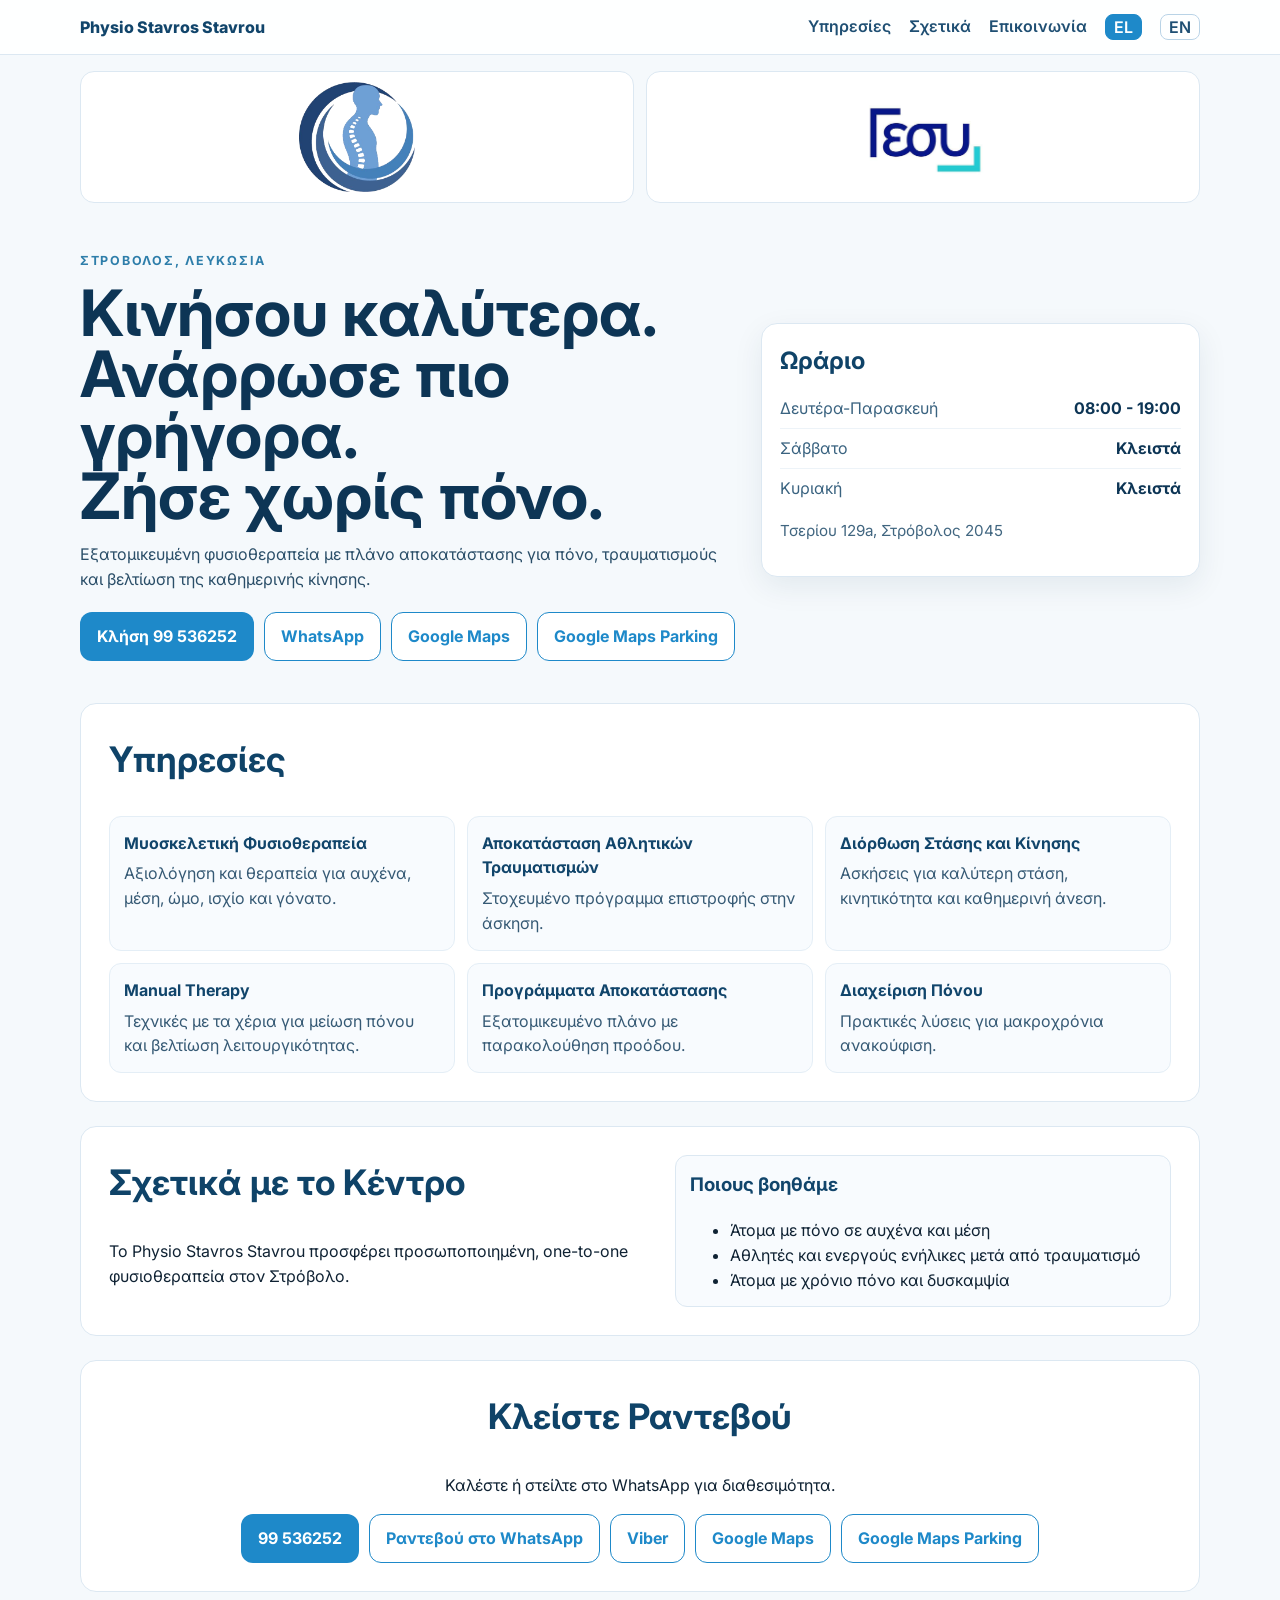
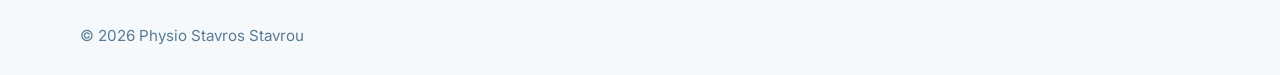
==== el/index.html @ 83d1b143 "Update primary clinic logo to transparent PNG" ====
<!doctype html>
<html lang="el">
<head>
  <meta charset="UTF-8" />
  <meta name="viewport" content="width=device-width, initial-scale=1.0" />
  <title>Physio Stavros Stavrou | Φυσιοθεραπεία στον Στρόβολο</title>
  <meta name="description" content="Physio Stavros Stavrou στον Στρόβολο, Λευκωσία. Σύγχρονη φυσιοθεραπεία για αποκατάσταση, κινητικότητα και μείωση πόνου." />
  <meta name="robots" content="index,follow" />
  <link rel="canonical" href="https://physiostavros.com/el/" />
  <link rel="alternate" hreflang="el" href="https://physiostavros.com/el/" />
  <link rel="alternate" hreflang="en" href="https://physiostavros.com/en/" />

  <link rel="preconnect" href="https://fonts.googleapis.com" />
  <link rel="preconnect" href="https://fonts.gstatic.com" crossorigin />
  <link href="https://fonts.googleapis.com/css2?family=Inter:wght@400;500;600;700;800&display=swap" rel="stylesheet" />
  <link rel="stylesheet" href="../styles.css" />
</head>
<body>
  <header class="topbar">
    <div class="wrap nav">
      <a class="brand" href="#home">Physio Stavros Stavrou</a>
      <nav>
        <a href="#services">Υπηρεσίες</a>
        <a href="#about">Σχετικά</a>
        <a href="#contact">Επικοινωνία</a>
        <a class="lang-link lang-active" href="/el/">EL</a>
        <a class="lang-link" href="/en/">EN</a>
      </nav>
    </div>
  </header>

  <main id="home">
    <section class="logo-strip wrap" aria-label="Λογότυπα κέντρου και ΓεΣΥ">
      <figure class="logo-card">
        <img src="../assets/physio-primary-logo.png" alt="Physio Stavros Stavrou logo" loading="lazy" />
      </figure>
      <figure class="logo-card">
        <img src="../assets/gesy-greek.jpg" alt="ΓεΣΥ λογότυπο" loading="lazy" />
      </figure>
    </section>

    <section class="hero wrap">
      <div>
        <p class="eyebrow">ΣΤΡΟΒΟΛΟΣ, ΛΕΥΚΩΣΙΑ</p>
        <h1>Κινήσου καλύτερα.<br />Ανάρρωσε πιο γρήγορα.<br />Ζήσε χωρίς πόνο.</h1>
        <p class="lead">Εξατομικευμένη φυσιοθεραπεία με πλάνο αποκατάστασης για πόνο, τραυματισμούς και βελτίωση της καθημερινής κίνησης.</p>
        <div class="cta-row">
          <a class="btn btn-primary" href="tel:+35799536252">Κλήση 99 536252</a>
          <a class="btn btn-outline" href="https://wa.me/35799536252" target="_blank" rel="noopener noreferrer">WhatsApp</a>
          <a class="btn btn-outline" href="https://www.google.com/maps/search/?api=1&query=Physio+Stavros+Stavrou+Tseriou+129a+Strovolos" target="_blank" rel="noopener noreferrer">Google Maps</a>
          <a class="btn btn-outline" href="https://maps.app.goo.gl/7N8tuWDPPaSjr6Cb6?g_st=ic" target="_blank" rel="noopener noreferrer">Google Maps Parking</a>
        </div>
      </div>
      <aside class="hero-card">
        <h2>Ωράριο</h2>
        <ul>
          <li><span>Δευτέρα-Παρασκευή</span><strong>08:00 - 19:00</strong></li>
          <li><span>Σάββατο</span><strong>Κλειστά</strong></li>
          <li><span>Κυριακή</span><strong>Κλειστά</strong></li>
        </ul>
        <p class="meta">Τσερίου 129a, Στρόβολος 2045</p>
      </aside>
    </section>

    <section id="services" class="wrap section">
      <h2>Υπηρεσίες</h2>
      <div class="grid">
        <article class="card"><h3>Μυοσκελετική Φυσιοθεραπεία</h3><p>Αξιολόγηση και θεραπεία για αυχένα, μέση, ώμο, ισχίο και γόνατο.</p></article>
        <article class="card"><h3>Αποκατάσταση Αθλητικών Τραυματισμών</h3><p>Στοχευμένο πρόγραμμα επιστροφής στην άσκηση.</p></article>
        <article class="card"><h3>Διόρθωση Στάσης και Κίνησης</h3><p>Ασκήσεις για καλύτερη στάση, κινητικότητα και καθημερινή άνεση.</p></article>
        <article class="card"><h3>Manual Therapy</h3><p>Τεχνικές με τα χέρια για μείωση πόνου και βελτίωση λειτουργικότητας.</p></article>
        <article class="card"><h3>Προγράμματα Αποκατάστασης</h3><p>Εξατομικευμένο πλάνο με παρακολούθηση προόδου.</p></article>
        <article class="card"><h3>Διαχείριση Πόνου</h3><p>Πρακτικές λύσεις για μακροχρόνια ανακούφιση.</p></article>
      </div>
    </section>

    <section id="about" class="wrap section split">
      <div>
        <h2>Σχετικά με το Κέντρο</h2>
        <p>Το Physio Stavros Stavrou προσφέρει προσωποποιημένη, one-to-one φυσιοθεραπεία στον Στρόβολο.</p>
      </div>
      <div class="highlight">
        <h3>Ποιους βοηθάμε</h3>
        <ul>
          <li>Άτομα με πόνο σε αυχένα και μέση</li>
          <li>Αθλητές και ενεργούς ενήλικες μετά από τραυματισμό</li>
          <li>Άτομα με χρόνιο πόνο και δυσκαμψία</li>
        </ul>
      </div>
    </section>

    <section id="contact" class="wrap section contact">
      <h2>Κλείστε Ραντεβού</h2>
      <p>Καλέστε ή στείλτε στο WhatsApp για διαθεσιμότητα.</p>
      <div class="contact-actions">
        <a class="btn btn-primary" href="tel:+35799536252">99 536252</a>
        <a class="btn btn-outline" href="https://wa.me/35799536252" target="_blank" rel="noopener noreferrer">Ραντεβού στο WhatsApp</a>
        <a class="btn btn-outline" href="viber://chat?number=%2B35799536252">Viber</a>
        <a class="btn btn-outline" href="https://www.google.com/maps/search/?api=1&query=Physio+Stavros+Stavrou+Tseriou+129a+Strovolos" target="_blank" rel="noopener noreferrer">Google Maps</a>
        <a class="btn btn-outline" href="https://maps.app.goo.gl/7N8tuWDPPaSjr6Cb6?g_st=ic" target="_blank" rel="noopener noreferrer">Google Maps Parking</a>
      </div>
    </section>
  </main>

  <footer class="wrap footer">© <span id="year"></span> Physio Stavros Stavrou</footer>
  <script src="../script.js"></script>
</body>
</html>
---- styles.css ----
* { box-sizing: border-box; }
html, body { margin: 0; padding: 0; }
body {
  font-family: Inter, system-ui, -apple-system, Segoe UI, Roboto, sans-serif;
  color: #0f2233;
  background: #f5f9fc;
  line-height: 1.55;
  overflow-x: hidden;
}
.wrap {
  width: min(1120px, 92%);
  margin: 0 auto;
}
.topbar {
  position: sticky;
  top: 0;
  z-index: 30;
  background: rgba(255, 255, 255, 0.9);
  border-bottom: 1px solid #dce8f2;
  backdrop-filter: blur(8px);
}
.nav {
  display: flex;
  justify-content: space-between;
  align-items: center;
  padding: 14px 0;
}
.brand {
  color: #11456b;
  text-decoration: none;
  font-weight: 800;
}
nav {
  display: flex;
  gap: 18px;
}
nav a {
  color: #1f4f73;
  text-decoration: none;
  font-weight: 600;
}
.lang-link {
  border: 1px solid #b9d3e6;
  border-radius: 8px;
  padding: 4px 8px;
  line-height: 1;
}
.lang-active {
  background: #1e89c9;
  color: #fff;
  border-color: #1e89c9;
}
.logo-strip {
  display: grid;
  grid-template-columns: 1fr 1fr;
  gap: 12px;
  padding: 16px 0 8px;
}
.logo-card {
  margin: 0;
  background: #ffffff;
  border: 1px solid #dce8f2;
  border-radius: 14px;
  padding: 10px;
  display: flex;
  align-items: center;
  justify-content: center;
  min-height: 120px;
}
.logo-card img {
  max-width: 100%;
  max-height: 110px;
  object-fit: contain;
}
.hero {
  display: grid;
  grid-template-columns: 1.2fr 0.8fr;
  gap: 22px;
  align-items: center;
  padding: 28px 0 18px;
}
.eyebrow {
  letter-spacing: 0.14em;
  font-size: 0.78rem;
  color: #2e7eaa;
  font-weight: 700;
}
h1 {
  font-size: clamp(2rem, 5vw, 4rem);
  line-height: 0.95;
  margin: 8px 0 14px;
  color: #0d3555;
}
.lead {
  max-width: 650px;
  color: #2a4e68;
}
.cta-row {
  margin-top: 20px;
  display: flex;
  flex-wrap: wrap;
  gap: 10px;
}
.btn {
  display: inline-block;
  text-decoration: none;
  border-radius: 12px;
  padding: 11px 16px;
  font-weight: 700;
  border: 1px solid transparent;
}
.btn-primary {
  background: #1e89c9;
  color: white;
}
.btn-outline {
  border-color: #1e89c9;
  color: #1e89c9;
  background: #ffffff;
}
.hero-card {
  background: #ffffff;
  border: 1px solid #dce8f2;
  border-radius: 16px;
  padding: 18px;
  box-shadow: 0 10px 30px rgba(18, 56, 82, 0.08);
}
.hero-card h2 {
  margin: 0 0 10px;
  color: #0f4368;
}
.hero-card ul {
  margin: 0;
  padding: 0;
  list-style: none;
}
.hero-card li {
  display: flex;
  justify-content: space-between;
  gap: 10px;
  padding: 7px 0;
  border-bottom: 1px solid #edf3f8;
}
.hero-card li:last-child { border-bottom: 0; }
.hero-card span { color: #3a6380; }
.hero-card strong { color: #0d3555; }
.meta {
  margin-top: 12px;
  color: #416680;
  font-size: 0.95rem;
}
.section {
  margin: 24px auto;
  padding: 28px;
  background: #ffffff;
  border: 1px solid #dce8f2;
  border-radius: 16px;
}
.section h2 {
  margin-top: 0;
  color: #0f4368;
  font-size: clamp(1.5rem, 3vw, 2.2rem);
}
.grid {
  display: grid;
  grid-template-columns: repeat(3, 1fr);
  gap: 12px;
}
.card {
  background: #f8fbfe;
  border: 1px solid #e4eef6;
  border-radius: 12px;
  padding: 14px;
}
.card h3 {
  margin: 0 0 6px;
  font-size: 1rem;
  color: #11456b;
}
.card p { margin: 0; color: #365a75; }
.split {
  display: grid;
  grid-template-columns: 1fr 0.9fr;
  gap: 14px;
}
.highlight {
  border: 1px solid #dce8f2;
  border-radius: 12px;
  padding: 14px;
  background: #f8fbfe;
}
.highlight h3 {
  margin-top: 0;
  color: #11456b;
}
.highlight ul { margin-bottom: 0; }
.contact { text-align: center; }
.contact-actions {
  display: flex;
  justify-content: center;
  flex-wrap: wrap;
  gap: 10px;
  margin-top: 12px;
}
.footer {
  padding: 8px 0 28px;
  color: #5a7b93;
  font-size: 0.95rem;
}
@media (max-width: 900px) {
  .logo-strip,
  .hero, .grid, .split {
    grid-template-columns: 1fr;
  }
  .section {
    padding: 20px;
  }
}

@media (max-width: 640px) {
  .wrap {
    width: min(100%, 94%);
  }
  .nav {
    flex-direction: column;
    align-items: flex-start;
    gap: 10px;
  }
  nav {
    width: 100%;
    display: flex;
    flex-wrap: wrap;
    gap: 8px;
  }
  nav a {
    font-size: 0.95rem;
  }
  .cta-row,
  .contact-actions {
    flex-direction: column;
    align-items: stretch;
  }
  .btn {
    width: 100%;
    text-align: center;
  }
  .hero {
    gap: 14px;
    padding-top: 28px;
  }
}
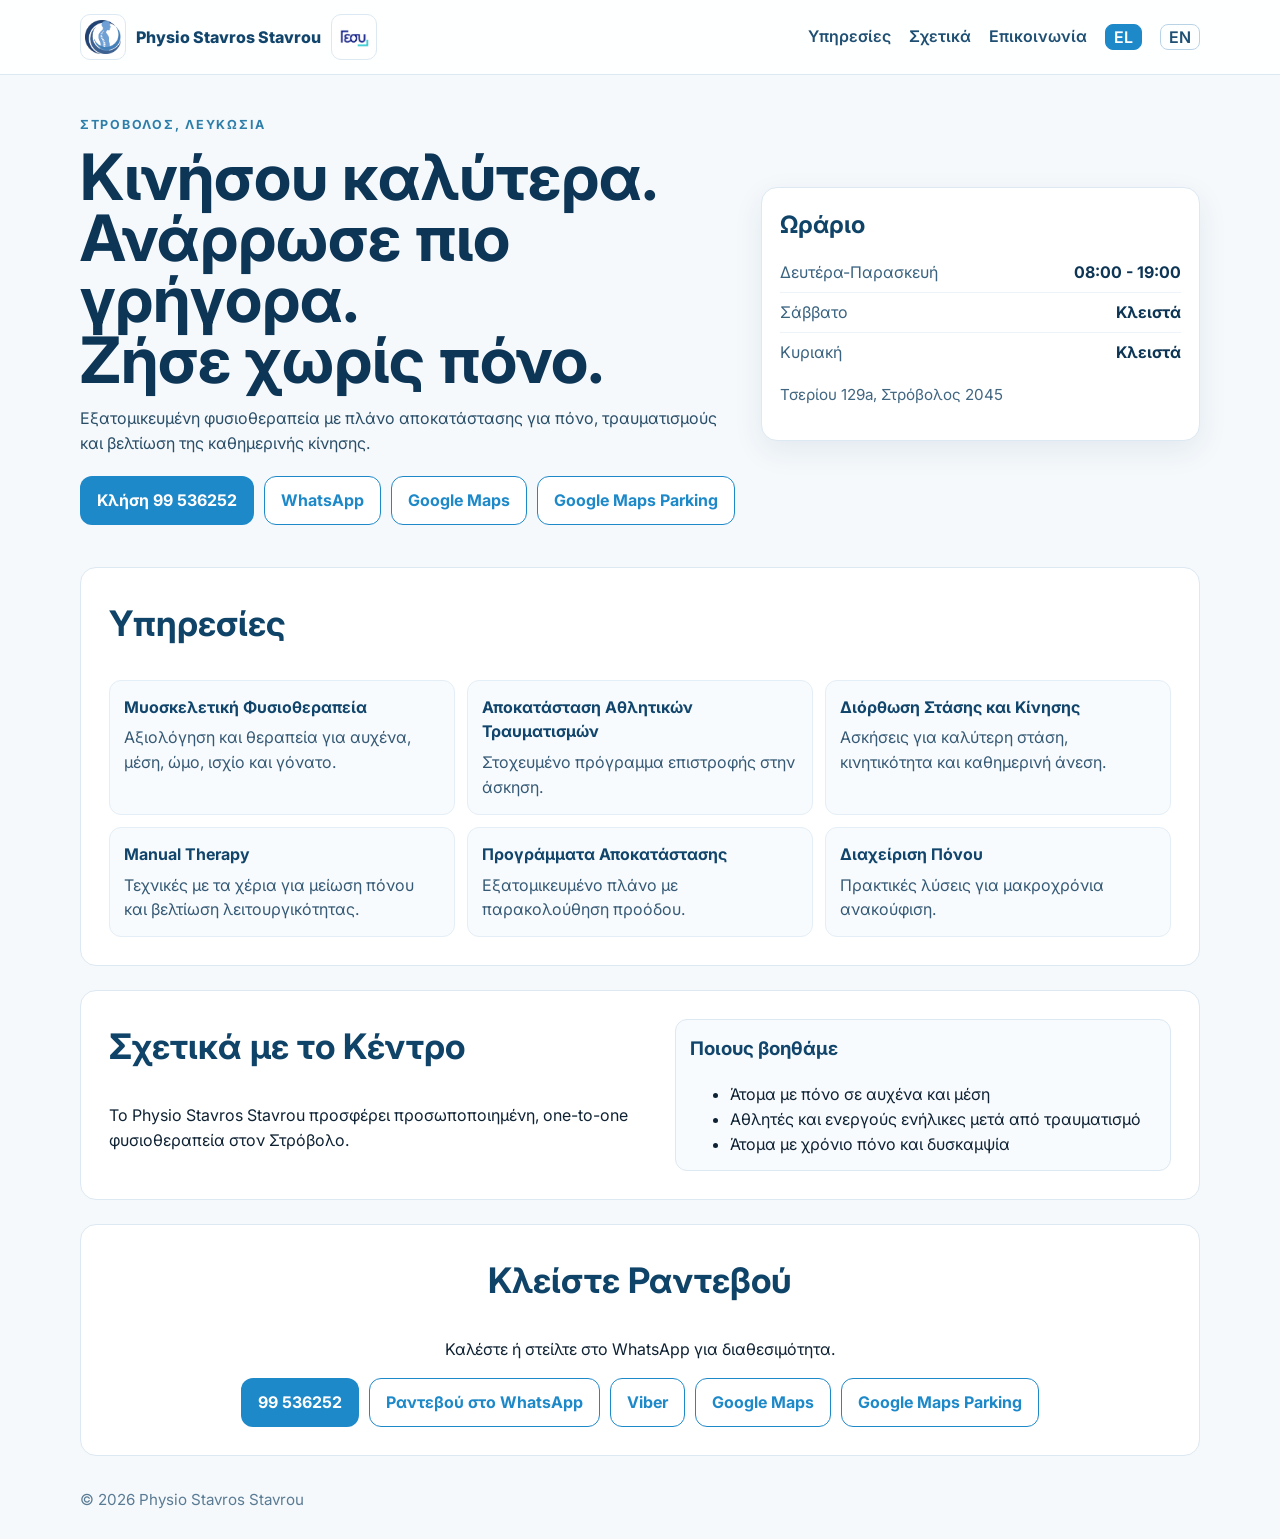
==== commit dbcd91de: "Move clinic and GeSY logos into top header around brand" ====
--- a/el/index.html
+++ b/el/index.html
@@ -18,7 +18,11 @@
 <body>
   <header class="topbar">
     <div class="wrap nav">
-      <a class="brand" href="#home">Physio Stavros Stavrou</a>
+      <div class="brand-row">
+        <img class="top-logo" src="../assets/physio-primary-logo.png" alt="Physio Stavros Stavrou logo" loading="lazy" />
+        <a class="brand" href="#home">Physio Stavros Stavrou</a>
+        <img class="top-logo" src="../assets/gesy-greek.jpg" alt="ΓεΣΥ λογότυπο" loading="lazy" />
+      </div>
       <nav>
         <a href="#services">Υπηρεσίες</a>
         <a href="#about">Σχετικά</a>
@@ -30,15 +34,6 @@
   </header>
 
   <main id="home">
-    <section class="logo-strip wrap" aria-label="Λογότυπα κέντρου και ΓεΣΥ">
-      <figure class="logo-card">
-        <img src="../assets/physio-primary-logo.png" alt="Physio Stavros Stavrou logo" loading="lazy" />
-      </figure>
-      <figure class="logo-card">
-        <img src="../assets/gesy-greek.jpg" alt="ΓεΣΥ λογότυπο" loading="lazy" />
-      </figure>
-    </section>
-
     <section class="hero wrap">
       <div>
         <p class="eyebrow">ΣΤΡΟΒΟΛΟΣ, ΛΕΥΚΩΣΙΑ</p>
--- a/styles.css
+++ b/styles.css
@@ -25,6 +25,20 @@
   align-items: center;
   padding: 14px 0;
 }
+.brand-row {
+  display: flex;
+  align-items: center;
+  gap: 10px;
+}
+.top-logo {
+  width: 46px;
+  height: 46px;
+  object-fit: contain;
+  border-radius: 10px;
+  background: #fff;
+  border: 1px solid #dce8f2;
+  padding: 4px;
+}
 .brand {
   color: #11456b;
   text-decoration: none;
@@ -226,6 +240,10 @@
     align-items: flex-start;
     gap: 10px;
   }
+  .brand-row {
+    width: 100%;
+    justify-content: space-between;
+  }
   nav {
     width: 100%;
     display: flex;
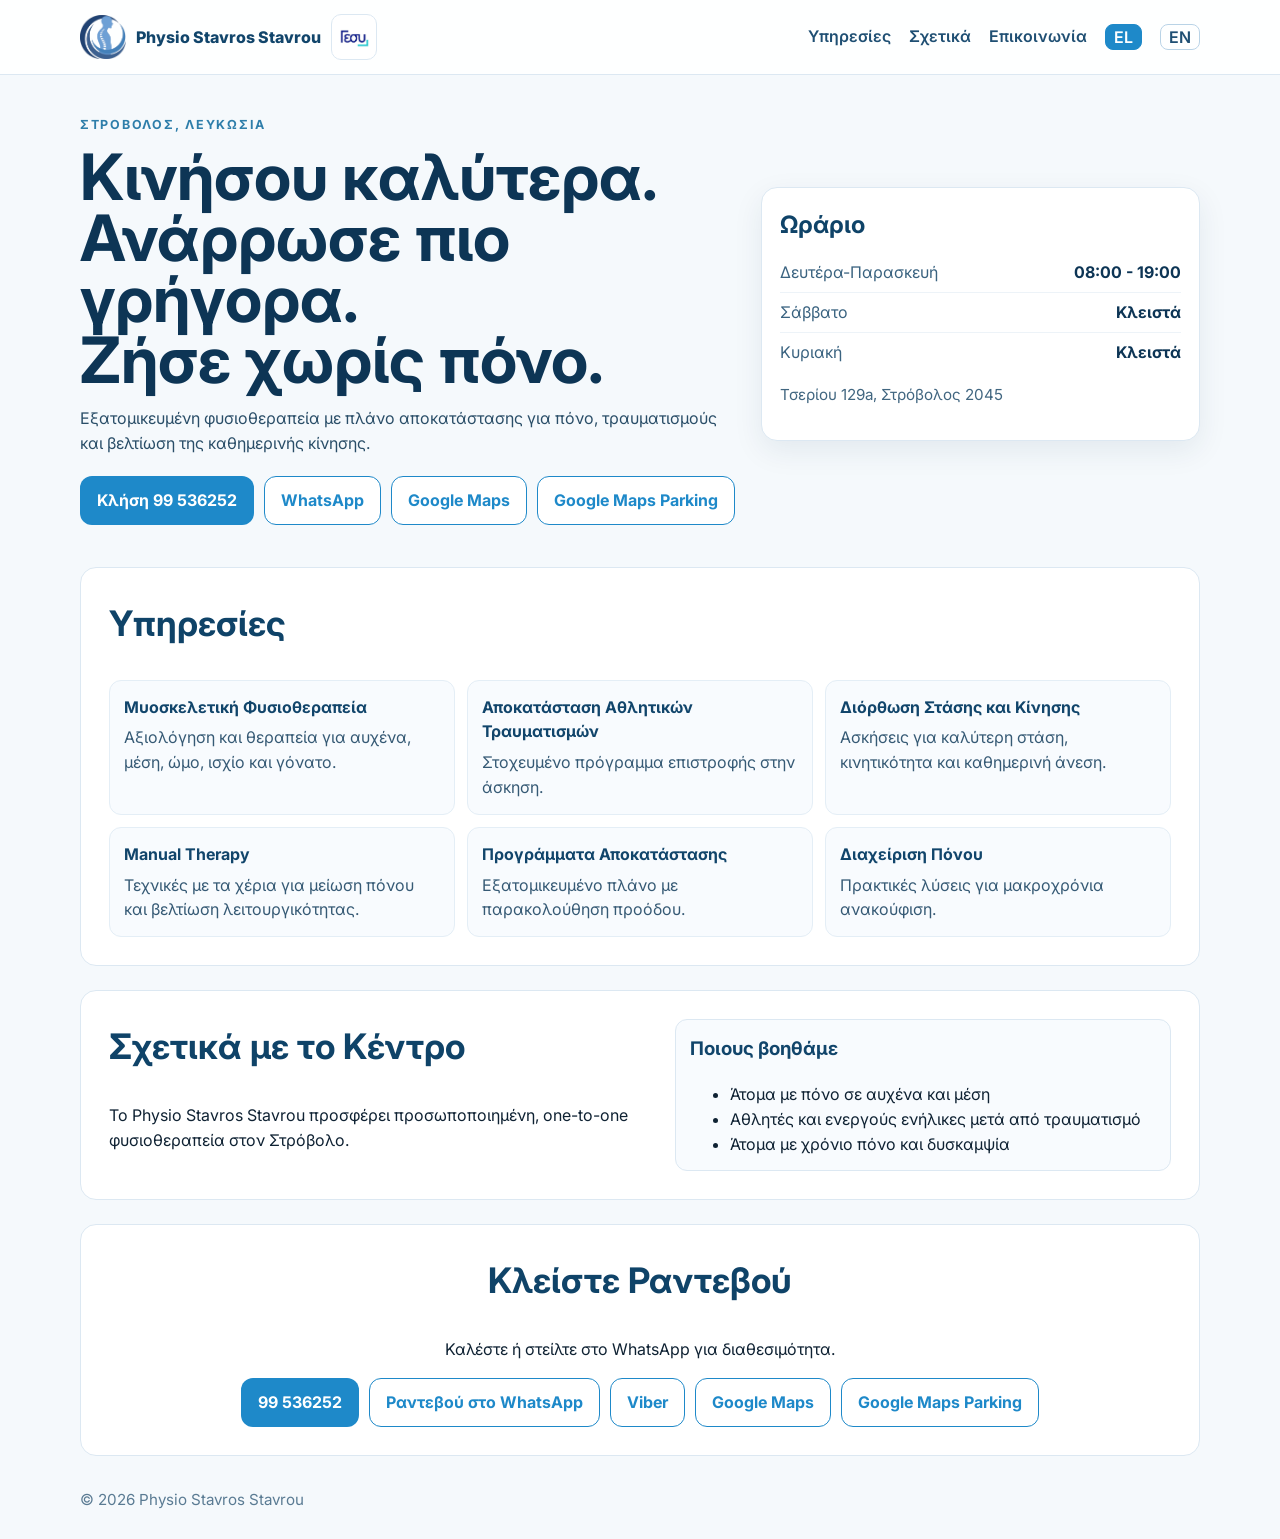
==== commit 74c79fd5: "Remove border around clinic header logo" ====
--- a/el/index.html
+++ b/el/index.html
@@ -19,7 +19,7 @@
   <header class="topbar">
     <div class="wrap nav">
       <div class="brand-row">
-        <img class="top-logo" src="../assets/physio-primary-logo.png" alt="Physio Stavros Stavrou logo" loading="lazy" />
+        <img class="top-logo clinic-logo" src="../assets/physio-primary-logo.png" alt="Physio Stavros Stavrou logo" loading="lazy" />
         <a class="brand" href="#home">Physio Stavros Stavrou</a>
         <img class="top-logo" src="../assets/gesy-greek.jpg" alt="ΓεΣΥ λογότυπο" loading="lazy" />
       </div>
--- a/styles.css
+++ b/styles.css
@@ -39,6 +39,12 @@
   border: 1px solid #dce8f2;
   padding: 4px;
 }
+.top-logo.clinic-logo {
+  border: 0;
+  background: transparent;
+  border-radius: 0;
+  padding: 0;
+}
 .brand {
   color: #11456b;
   text-decoration: none;
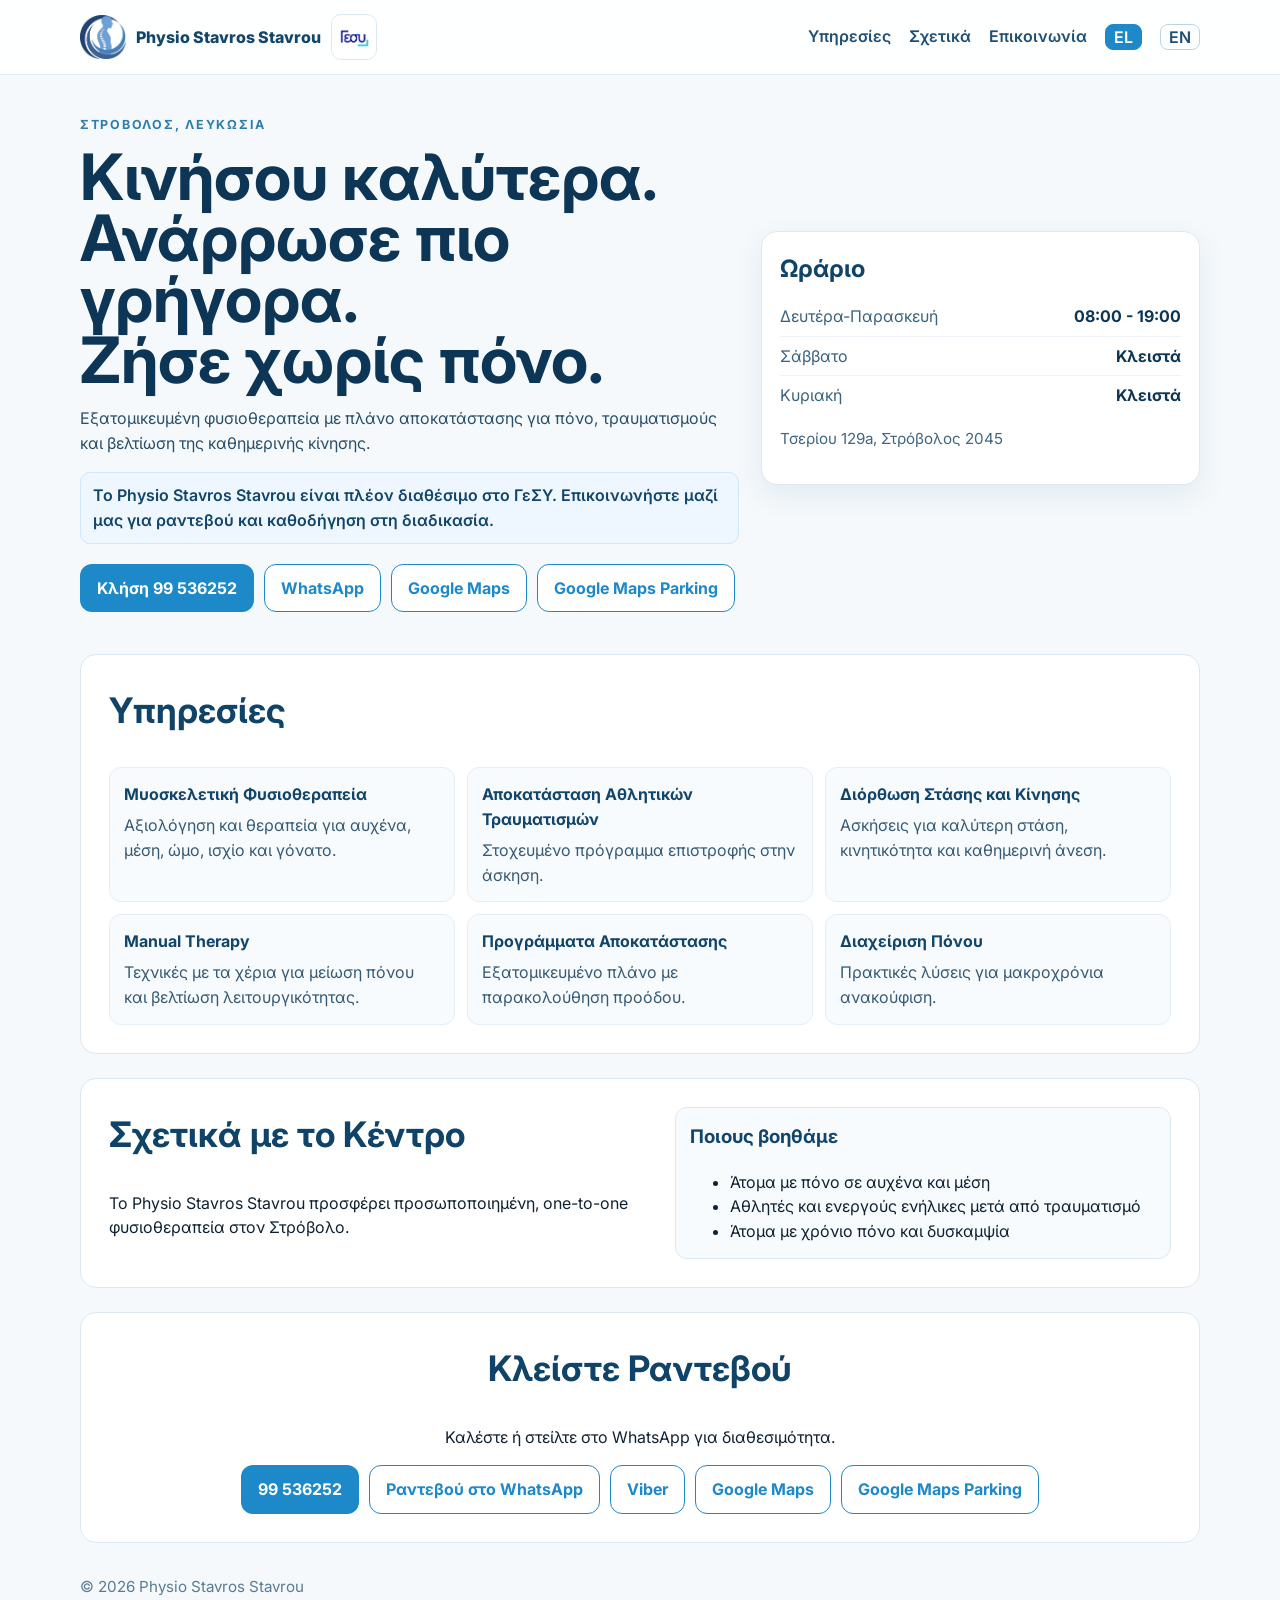
==== commit 9d644e12: "Add GeSY availability message in EL and EN hero content" ====
--- a/el/index.html
+++ b/el/index.html
@@ -39,6 +39,7 @@
         <p class="eyebrow">ΣΤΡΟΒΟΛΟΣ, ΛΕΥΚΩΣΙΑ</p>
         <h1>Κινήσου καλύτερα.<br />Ανάρρωσε πιο γρήγορα.<br />Ζήσε χωρίς πόνο.</h1>
         <p class="lead">Εξατομικευμένη φυσιοθεραπεία με πλάνο αποκατάστασης για πόνο, τραυματισμούς και βελτίωση της καθημερινής κίνησης.</p>
+        <p class="gesy-note">Το Physio Stavros Stavrou είναι πλέον διαθέσιμο στο ΓεΣΥ. Επικοινωνήστε μαζί μας για ραντεβού και καθοδήγηση στη διαδικασία.</p>
         <div class="cta-row">
           <a class="btn btn-primary" href="tel:+35799536252">Κλήση 99 536252</a>
           <a class="btn btn-outline" href="https://wa.me/35799536252" target="_blank" rel="noopener noreferrer">WhatsApp</a>
--- a/styles.css
+++ b/styles.css
@@ -115,6 +115,16 @@
   max-width: 650px;
   color: #2a4e68;
 }
+.gesy-note {
+  margin-top: 10px;
+  max-width: 760px;
+  background: #eef7ff;
+  border: 1px solid #cfe6fb;
+  color: #11456b;
+  border-radius: 10px;
+  padding: 10px 12px;
+  font-weight: 600;
+}
 .cta-row {
   margin-top: 20px;
   display: flex;
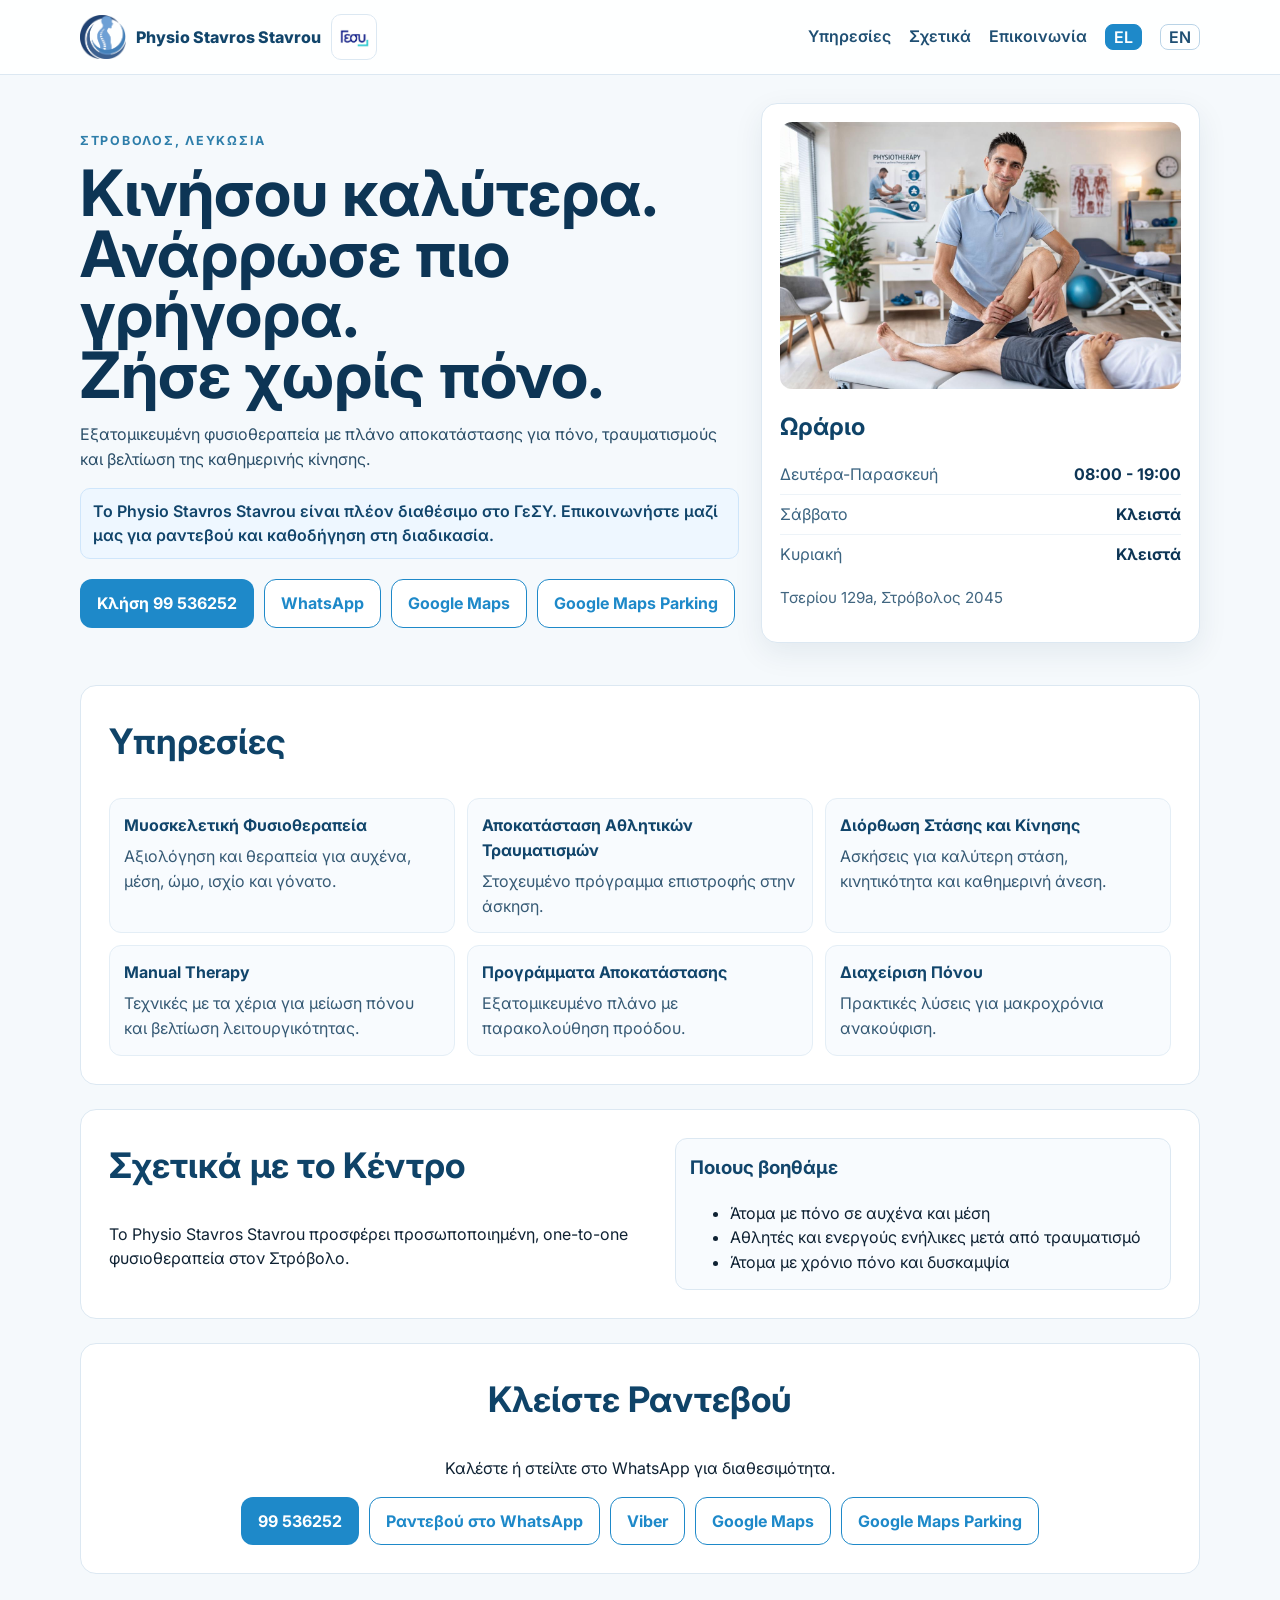
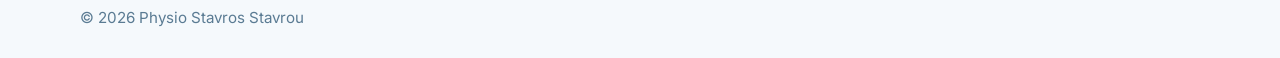
==== commit 6e4c0e69: "Add clinic physiotherapy photo to hero section" ====
--- a/el/index.html
+++ b/el/index.html
@@ -4,16 +4,61 @@
   <meta charset="UTF-8" />
   <meta name="viewport" content="width=device-width, initial-scale=1.0" />
   <title>Physio Stavros Stavrou | Φυσιοθεραπεία στον Στρόβολο</title>
-  <meta name="description" content="Physio Stavros Stavrou στον Στρόβολο, Λευκωσία. Σύγχρονη φυσιοθεραπεία για αποκατάσταση, κινητικότητα και μείωση πόνου." />
+  <meta name="description" content="Physio Stavros Stavrou στον Στρόβολο, Λευκωσία. Σύγχρονη φυσιοθεραπεία για αποκατάσταση, κινητικότητα και μείωση πόνου. Fysiotherapeia Strovolos, fiziotherapeftis Lefkosia." />
   <meta name="robots" content="index,follow" />
+  <meta name="keywords" content="φυσιοθεραπεία Στρόβολος, φυσιοθεραπευτής Λευκωσία, ΓεΣΥ φυσιοθεραπεία, fisiotherapeia strovolos, fysiotherapeia lefkosia, physiotherapeftis cyprus" />
   <link rel="canonical" href="https://physiostavros.com/el/" />
   <link rel="alternate" hreflang="el" href="https://physiostavros.com/el/" />
   <link rel="alternate" hreflang="en" href="https://physiostavros.com/en/" />
+  <link rel="alternate" hreflang="x-default" href="https://physiostavros.com/el/" />
+  <meta property="og:type" content="website" />
+  <meta property="og:locale" content="el_CY" />
+  <meta property="og:title" content="Physio Stavros Stavrou | Φυσιοθεραπεία στον Στρόβολο" />
+  <meta property="og:description" content="Σύγχρονη φυσιοθεραπεία στον Στρόβολο με εξατομικευμένο πλάνο αποκατάστασης. Διαθέσιμο στο ΓεΣΥ." />
+  <meta property="og:url" content="https://physiostavros.com/el/" />
+  <meta property="og:image" content="https://physiostavros.com/assets/physio-primary-logo.png" />
+  <meta name="twitter:card" content="summary_large_image" />
+  <meta name="twitter:title" content="Physio Stavros Stavrou | Φυσιοθεραπεία στον Στρόβολο" />
+  <meta name="twitter:description" content="Σύγχρονη φυσιοθεραπεία στον Στρόβολο - διαθέσιμο στο ΓεΣΥ." />
+  <meta name="twitter:image" content="https://physiostavros.com/assets/physio-primary-logo.png" />
 
   <link rel="preconnect" href="https://fonts.googleapis.com" />
   <link rel="preconnect" href="https://fonts.gstatic.com" crossorigin />
   <link href="https://fonts.googleapis.com/css2?family=Inter:wght@400;500;600;700;800&display=swap" rel="stylesheet" />
   <link rel="stylesheet" href="../styles.css" />
+  <script type="application/ld+json">
+  {
+    "@context": "https://schema.org",
+    "@type": "Physiotherapy",
+    "name": "Physio Stavros Stavrou",
+    "alternateName": "Fysiotherapeia Stavros Stavrou",
+    "keywords": "φυσιοθεραπεία Στρόβολος, φυσιοθεραπευτής Λευκωσία, fisiotherapeia strovolos, fysiotherapeia lefkosia, physiotherapeftis"
+    "url": "https://physiostavros.com/el/",
+    "image": "https://physiostavros.com/assets/physio-primary-logo.png",
+    "telephone": "+35799536252",
+    "address": {
+      "@type": "PostalAddress",
+      "streetAddress": "Tseriou 129a",
+      "addressLocality": "Strovolos",
+      "postalCode": "2045",
+      "addressCountry": "CY"
+    },
+    "geo": {
+      "@type": "GeoCoordinates",
+      "latitude": 35.126,
+      "longitude": 33.357
+    },
+    "openingHoursSpecification": [{
+      "@type": "OpeningHoursSpecification",
+      "dayOfWeek": ["Monday", "Tuesday", "Wednesday", "Thursday", "Friday"],
+      "opens": "08:00",
+      "closes": "19:00"
+    }],
+    "sameAs": [
+      "https://www.google.com/maps/search/?api=1&query=Physio+Stavros+Stavrou+Tseriou+129a+Strovolos"
+    ]
+  }
+  </script>
 </head>
 <body>
   <header class="topbar">
@@ -48,6 +93,7 @@
         </div>
       </div>
       <aside class="hero-card">
+        <img class="hero-photo" src="../assets/clinic-physio-session.jpg" alt="Φυσιοθεραπεία στο Physio Stavros Stavrou" loading="lazy" />
         <h2>Ωράριο</h2>
         <ul>
           <li><span>Δευτέρα-Παρασκευή</span><strong>08:00 - 19:00</strong></li>
--- a/styles.css
+++ b/styles.css
@@ -155,6 +155,13 @@
   padding: 18px;
   box-shadow: 0 10px 30px rgba(18, 56, 82, 0.08);
 }
+.hero-photo {
+  width: 100%;
+  height: auto;
+  border-radius: 12px;
+  margin-bottom: 12px;
+  object-fit: cover;
+}
 .hero-card h2 {
   margin: 0 0 10px;
   color: #0f4368;
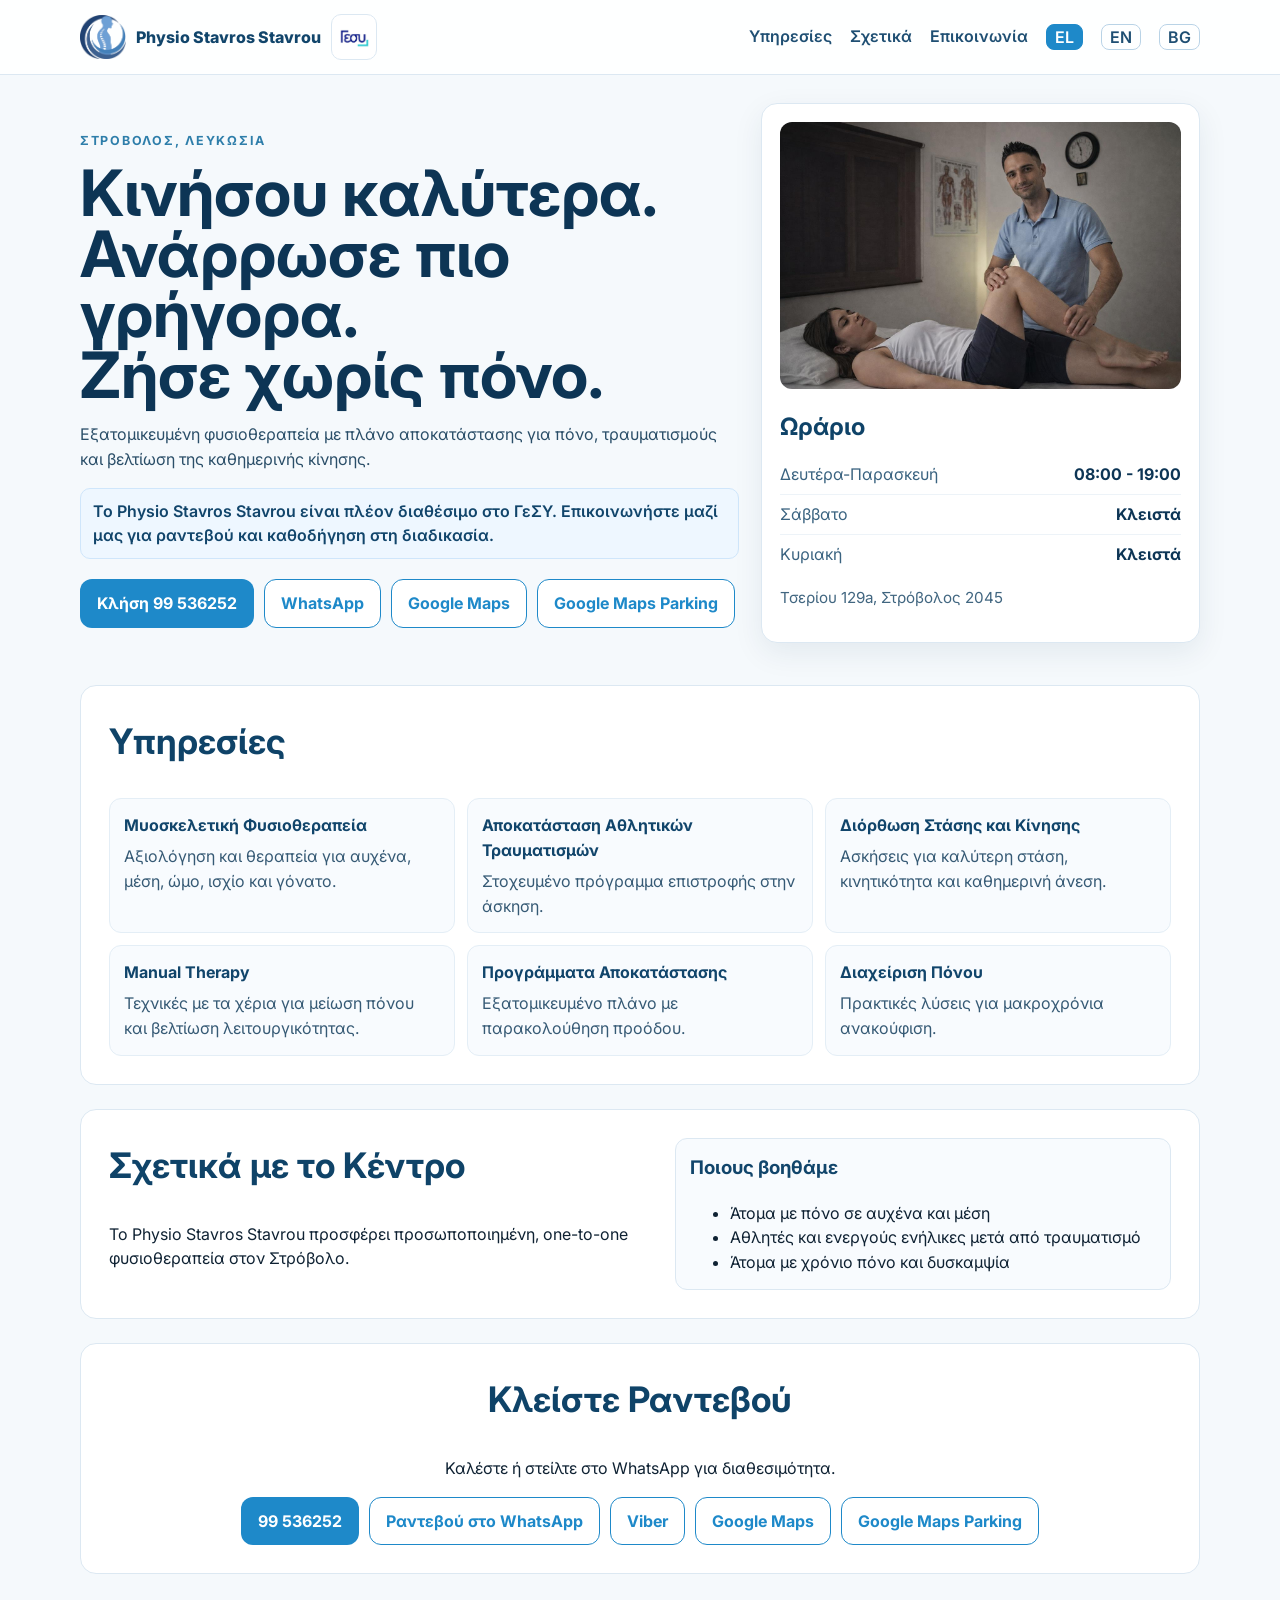
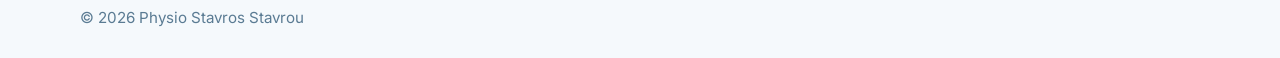
==== commit 2b1feb84: "Add Bulgarian (BG) language version with Cyrillic content - Created /bg/ route with full Bulgarian t" ====
--- a/el/index.html
+++ b/el/index.html
@@ -10,6 +10,7 @@
   <link rel="canonical" href="https://physiostavros.com/el/" />
   <link rel="alternate" hreflang="el" href="https://physiostavros.com/el/" />
   <link rel="alternate" hreflang="en" href="https://physiostavros.com/en/" />
+  <link rel="alternate" hreflang="bg" href="https://physiostavros.com/bg/" />
   <link rel="alternate" hreflang="x-default" href="https://physiostavros.com/el/" />
   <meta property="og:type" content="website" />
   <meta property="og:locale" content="el_CY" />
@@ -74,6 +75,7 @@
         <a href="#contact">Επικοινωνία</a>
         <a class="lang-link lang-active" href="/el/">EL</a>
         <a class="lang-link" href="/en/">EN</a>
+        <a class="lang-link" href="/bg/">BG</a>
       </nav>
     </div>
   </header>
